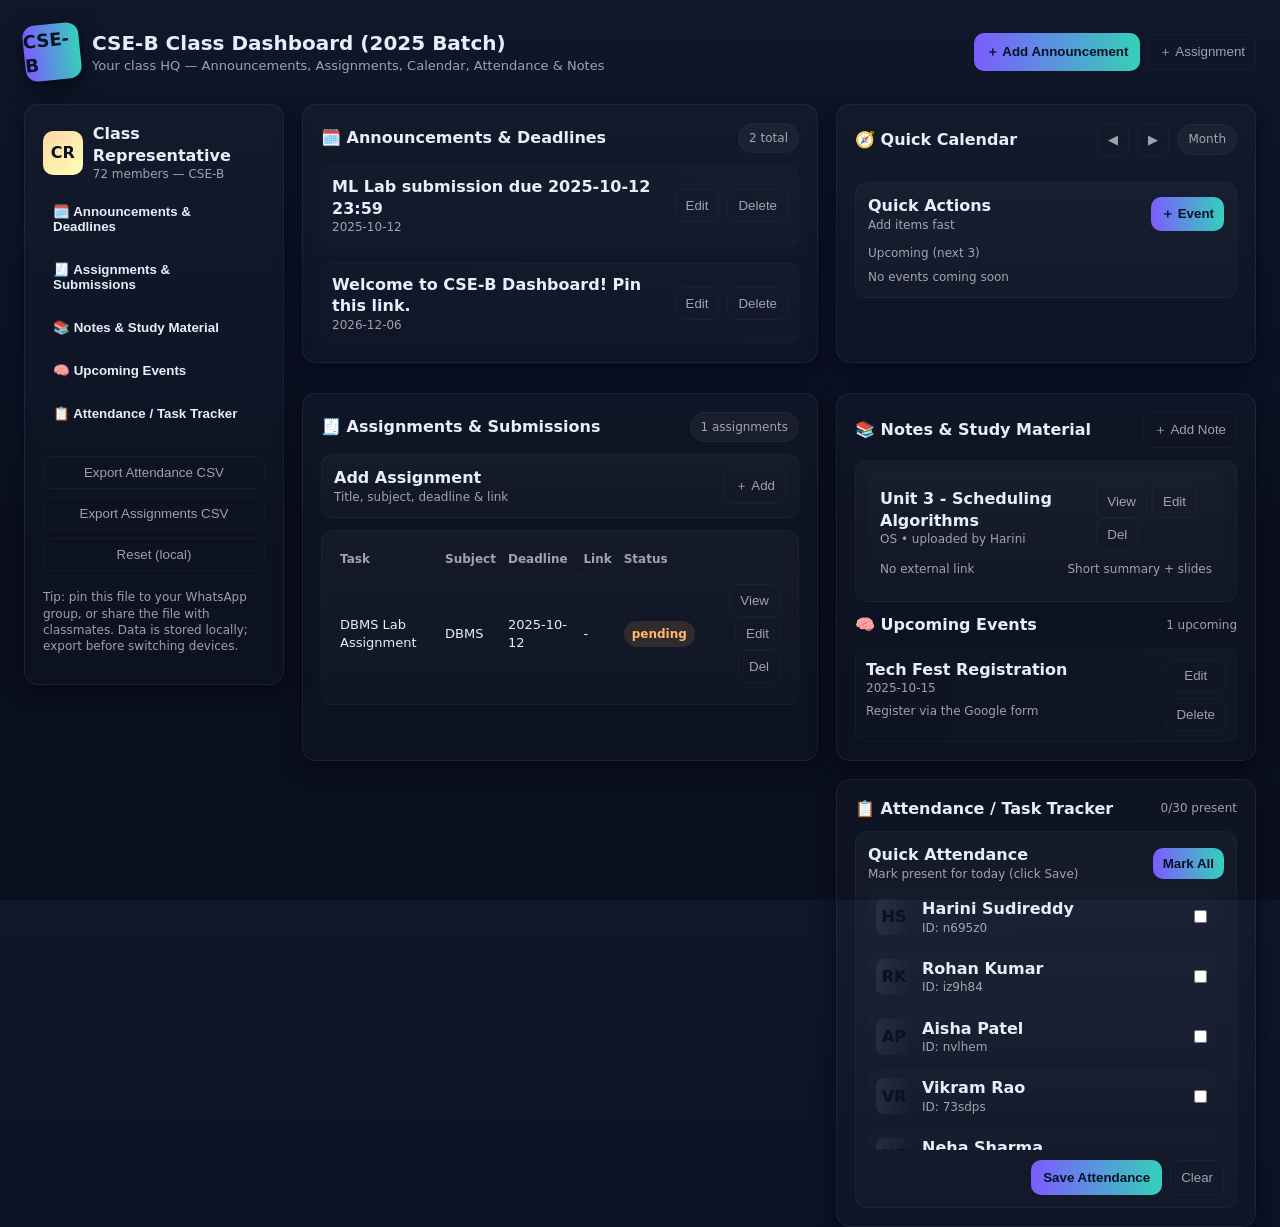
==== csedhome.html @ 36ce2989 "Create csedhome.html" ====
<!doctype html>
<html lang="en">
<head>
<meta charset="utf-8" />
<meta name="viewport" content="width=device-width,initial-scale=1" />
<title>CSE-B Class Dashboard — Notion-style Mock</title>
<link rel="preconnect" href="https://fonts.gstatic.com" crossorigin>
<style>
  /* ====== Fonts & root vars ====== */
  @font-face {
    font-family: 'InterVar';
    src: local('Inter'), local('Inter var');
  }
  :root{
    --bg: linear-gradient(180deg,#0f172a 0%, #0b1020 60%);
    --card: rgba(255,255,255,0.06);
    --muted: rgba(255,255,255,0.6);
    --accent: linear-gradient(90deg,#7c5cff,#35d0ba);
    --glass: rgba(255,255,255,0.04);
    --glass-2: rgba(255,255,255,0.03);
    --glass-border: rgba(255,255,255,0.06);
    --success: #4ade80;
    --danger: #fb7185;
    --glass-radius: 14px;
    --ui-gap: 18px;
    --shadow: 0 6px 20px rgba(2,6,23,0.7);
  }
  *{box-sizing:border-box}
  html,body{height:100%}
  body{
    margin:0;
    padding:24px;
    font-family: InterVar, system-ui, -apple-system, "Segoe UI", Roboto, "Helvetica Neue", Arial;
    background: var(--bg);
    color: #e6eef8;
    -webkit-font-smoothing:antialiased;
    -moz-osx-font-smoothing:grayscale;
    line-height:1.35;
  }

  /* ====== Layout ====== */
  .wrap{
    max-width:1300px;
    margin:0 auto;
    display:grid;
    grid-template-columns: 260px 1fr;
    gap:var(--ui-gap);
    align-items:start;
  }
  header{
    grid-column:1 / -1;
    display:flex;
    gap:12px;
    align-items:center;
    margin-bottom:6px;
  }
  .brand{
    display:flex;
    gap:12px;
    align-items:center;
  }
  .logo{
    width:56px;height:56px;border-radius:12px;
    background:var(--accent);
    display:grid;place-items:center;
    font-weight:700;font-size:18px;color:#081224;
    box-shadow: 0 6px 20px rgba(0,0,0,0.6);
    transform:rotate(-6deg);
  }
  h1{font-size:20px;margin:0}
  p.subtitle{margin:0;color:var(--muted);font-size:13px}

  /* ====== Sidebar ====== */
  .sidebar{
    background: linear-gradient(180deg, rgba(255,255,255,0.02), rgba(255,255,255,0.01));
    border-radius:var(--glass-radius);
    padding:18px;
    border:1px solid var(--glass-border);
    box-shadow:var(--shadow);
    min-height:550px;
  }
  .avatar-row{display:flex;gap:10px;align-items:center;margin-bottom:12px}
  .avatar{width:44px;height:44px;border-radius:10px;background:linear-gradient(135deg,#ffd6a5,#fdffb6);display:grid;place-items:center;color:#081224;font-weight:700}
  .sidebar .btn{
    display:block;width:100%;padding:10px;border-radius:10px;border:0;background:transparent;color:inherit;text-align:left;font-weight:600;
    cursor:pointer; margin-bottom:8px;
    transition:transform .18s ease, background .18s;
  }
  .sidebar .btn:hover{transform:translateX(6px)}
  .small{font-size:12px;color:var(--muted)}

  /* ====== Main content ====== */
  main{
    display:grid;
    grid-template-columns: 1fr 420px;
    gap:var(--ui-gap);
  }
  .panel{
    background:linear-gradient(180deg, rgba(255,255,255,0.02), rgba(255,255,255,0.01));
    border-radius:14px;padding:18px;border:1px solid var(--glass-border);box-shadow:var(--shadow);
    overflow:hidden;
  }
  .section-title{display:flex;justify-content:space-between;align-items:center;margin-bottom:12px}
  .section-title h3{margin:0;font-size:16px}
  .pill{font-size:12px;padding:6px 10px;border-radius:999px;background:rgba(255,255,255,0.04);color:var(--muted);border:1px solid rgba(255,255,255,0.03)}

  /* ====== Grid of widgets ====== */
  .widgets{
    display:grid;
    grid-template-columns: 1fr;
    gap:16px;
  }
  .two-col{display:grid;grid-template-columns:1fr 1fr;gap:12px}
  .card{
    background: linear-gradient(180deg, rgba(255,255,255,0.03), rgba(255,255,255,0.02));
    padding:12px;border-radius:12px;border:1px solid rgba(255,255,255,0.03);
    transition:transform .18s ease, box-shadow .18s;
  }
  .card:hover{transform:translateY(-6px);box-shadow:0 18px 40px rgba(2,6,23,0.6);}
  .list{display:flex;flex-direction:column;gap:10px}

  /* ====== Announcements ====== */
  .ann-item{display:flex;justify-content:space-between;gap:8px;padding:10px;border-radius:10px;background:linear-gradient(90deg, rgba(255,255,255,0.01), rgba(255,255,255,0.02));border:1px solid rgba(255,255,255,0.02)}
  .ann-item .meta{color:var(--muted);font-size:12px}
  .ann-actions{display:flex;gap:8px;align-items:center}

  /* ====== Assignments table ====== */
  table{width:100%;border-collapse:collapse;font-size:13px}
  th,td{padding:8px 6px;text-align:left}
  thead th{font-size:12px;color:var(--muted);font-weight:700;border-bottom:1px dashed rgba(255,255,255,0.03)}
  tbody tr{border-bottom:1px dashed rgba(255,255,255,0.02)}
  .status{padding:6px 8px;border-radius:999px;font-weight:700;font-size:12px}
  .status.pending{background:rgba(255,190,86,0.12);color:#ffb86b}
  .status.done{background:rgba(74,222,128,0.08);color:var(--success)}
  .status.missed{background:rgba(251,113,133,0.06);color:var(--danger)}

  /* ====== Gallery notes ====== */
  .note-card{padding:12px;border-radius:10px;background:linear-gradient(180deg, rgba(255,255,255,0.015), transparent);display:flex;flex-direction:column;gap:10px}
  .note-title{font-weight:700}
  .note-footer{display:flex;justify-content:space-between;align-items:center;font-size:12px;color:var(--muted)}

  /* ====== Calendar ====== */
  .calendar{
    display:flex;flex-direction:column;gap:12px;
  }
  .cal-head{display:flex;justify-content:space-between;align-items:center}
  .cal-grid{display:grid;grid-template-columns:repeat(7,1fr);gap:6px}
  .cal-day{
    min-height:86px;padding:8px;border-radius:8px;background:var(--card);position:relative;
    overflow:hidden;border:1px solid rgba(255,255,255,0.02);
  }
  .cal-day .date{position:absolute;right:8px;top:8px;font-size:12px;color:var(--muted)}
  .cal-day .events{margin-top:22px;display:flex;flex-direction:column;gap:6px}
  .cal-event{background:linear-gradient(90deg,#ffffff08,#ffffff04);padding:6px 8px;border-radius:8px;font-size:12px;color:var(--muted);cursor:pointer;overflow:hidden;text-overflow:ellipsis;white-space:nowrap}
  .cal-day.today{box-shadow:inset 0 0 0 2px rgba(90,200,255,0.06);border:1px solid rgba(100,180,255,0.12)}
  .cal-controls{display:flex;gap:8px;align-items:center}

  /* ====== Modals & forms ====== */
  .modal{
    position:fixed;inset:0;background:linear-gradient(180deg,rgba(4,6,12,0.6), rgba(4,6,12,0.75));
    display:none;align-items:center;justify-content:center;padding:24px;z-index:1200;
  }
  .modal.show{display:flex}
  .modal-card{width:720px;max-width:95%;background:linear-gradient(180deg,#061023,#071227);border-radius:12px;padding:18px;border:1px solid rgba(255,255,255,0.03)}
  label{display:block;margin-bottom:6px;font-size:13px}
  input[type="text"],input[type="date"],textarea,select{
    width:100%;padding:10px;border-radius:8px;border:1px solid rgba(255,255,255,0.04);background:transparent;color:inherit;
  }
  .row{display:flex;gap:12px}
  .row .col{flex:1}
  .actions{display:flex;justify-content:flex-end;gap:8px;margin-top:12px}
  .btn-primary{background:linear-gradient(90deg,#7c5cff,#35d0ba);border:0;color:#081224;padding:10px 12px;border-radius:10px;font-weight:800;cursor:pointer}
  .btn-ghost{background:transparent;border:1px solid rgba(255,255,255,0.03);padding:8px 10px;border-radius:8px;cursor:pointer;color:var(--muted)}

  /* ====== Attendance list ====== */
  .att-row{display:flex;justify-content:space-between;align-items:center;padding:8px;border-radius:10px;background:linear-gradient(180deg,rgba(255,255,255,0.01),transparent)}
  .students{max-height:260px;overflow:auto;padding-right:6px;display:grid;gap:6px}
  .student{display:flex;align-items:center;gap:10px}

  /* ====== small-screen ====== */
  @media (max-width: 980px){
    .wrap{grid-template-columns:1fr; padding:12px}
    main{grid-template-columns: 1fr}
    .sidebar{order:2;min-height:auto}
    .calendar{order:1}
  }
  /* ====== micro animations: confetti ====== */
  .confetti {
    pointer-events: none;
    position:fixed;left:0;top:0;width:100%;height:0;z-index:9999;
  }
  /* neat focus ring for accessibility */
  input:focus, textarea:focus, button:focus { outline: 3px solid rgba(125, 90, 255, 0.12); outline-offset: 2px; }
</style>
</head>
<body>

<div class="wrap" role="application">
  <header>
    <div class="brand">
      <div class="logo">CSE-B</div>
      <div>
        <h1>CSE-B Class Dashboard (2025 Batch)</h1>
        <p class="subtitle">Your class HQ — Announcements, Assignments, Calendar, Attendance & Notes</p>
      </div>
    </div>

    <div style="margin-left:auto; display:flex; gap:8px; align-items:center;">
      <button id="openAddAnnouncement" class="btn-primary" title="Add Announcement">＋ Add Announcement</button>
      <button id="openAddAssignment" class="btn-ghost" title="Add Assignment">＋ Assignment</button>
    </div>
  </header>

  <!-- Sidebar -->
  <aside class="sidebar" aria-label="Sidebar navigation">
    <div class="avatar-row">
      <div class="avatar">CR</div>
      <div>
        <div style="font-weight:700">Class Representative</div>
        <div class="small">72 members — CSE-B</div>
      </div>
    </div>

    <div style="margin-top:12px">
      <button class="btn" data-section="announcements">🗓️ Announcements & Deadlines</button>
      <button class="btn" data-section="assignments">🧾 Assignments & Submissions</button>
      <button class="btn" data-section="notes">📚 Notes & Study Material</button>
      <button class="btn" data-section="events">🧠 Upcoming Events</button>
      <button class="btn" data-section="attendance">📋 Attendance / Task Tracker</button>
    </div>

    <hr style="border:none;height:1px;background:rgba(255,255,255,0.02);margin:12px 0">

    <div style="display:flex;flex-direction:column;gap:8px">
      <button id="exportAttendance" class="btn-ghost">Export Attendance CSV</button>
      <button id="exportAssignments" class="btn-ghost">Export Assignments CSV</button>
      <button id="clearAll" class="btn-ghost" title="Clear local data">Reset (local)</button>
    </div>

    <p style="margin-top:18px;font-size:12px;color:var(--muted)">Tip: pin this file to your WhatsApp group, or share the file with classmates. Data is stored locally; export before switching devices.</p>
  </aside>

  <!-- Main -->
  <main>
    <section class="panel">
      <div class="section-title">
        <h3>🗓️ Announcements & Deadlines</h3>
        <div class="pill" id="annCount">—</div>
      </div>
      <div class="widgets" id="announcementsList">
        <!-- announcements inserted by JS -->
      </div>
    </section>

    <!-- Right column -->
    <aside class="panel">
      <div class="section-title">
        <h3>🧭 Quick Calendar</h3>
        <div class="cal-controls">
          <button id="miniPrev" class="btn-ghost">◀</button>
          <button id="miniNext" class="btn-ghost">▶</button>
          <div class="pill" id="miniTitle">Month</div>
        </div>
      </div>

      <div class="calendar" id="miniCalendar">
        <!-- calendar from JS -->
      </div>

      <div style="margin-top:14px" class="card">
        <div style="display:flex;justify-content:space-between;align-items:center">
          <div>
            <div style="font-weight:700">Quick Actions</div>
            <div class="small">Add items fast</div>
          </div>
          <div>
            <button id="openAddEvent" class="btn-primary" style="padding:8px 10px">＋ Event</button>
          </div>
        </div>

        <div style="margin-top:12px">
          <div class="small">Upcoming (next 3)</div>
          <div id="upcomingMini" style="margin-top:8px"></div>
        </div>
      </div>
    </aside>

    <!-- Lower full width panel -->
    <section style="grid-column:1 / -1; display:grid; grid-template-columns:1fr 420px; gap:18px; margin-top:12px">
      <!-- Left column: assignments, notes -->
      <div class="panel">
        <div class="section-title">
          <h3>🧾 Assignments & Submissions</h3>
          <div class="pill" id="assignCount">—</div>
        </div>

        <div class="card" style="margin-bottom:12px">
          <div style="display:flex;justify-content:space-between;align-items:center">
            <div>
              <div style="font-weight:700">Add Assignment</div>
              <div class="small">Title, subject, deadline & link</div>
            </div>
            <div>
              <button id="openAddAssignment2" class="btn-ghost">＋ Add</button>
            </div>
          </div>
        </div>

        <div class="card">
          <table aria-label="Assignments table">
            <thead>
              <tr><th>Task</th><th>Subject</th><th>Deadline</th><th>Link</th><th>Status</th><th></th></tr>
            </thead>
            <tbody id="assignmentsTable">
            </tbody>
          </table>
        </div>
      </div>

      <!-- Right column: Notes & Events -->
      <div class="panel">
        <div class="section-title">
          <h3>📚 Notes & Study Material</h3>
          <div><button id="openAddNote" class="btn-ghost">＋ Add Note</button></div>
        </div>

        <div class="card" id="notesGrid" style="display:grid;grid-template-columns:1fr;gap:10px">
          <!-- notes inserted by JS -->
        </div>

        <div style="margin-top:12px" class="section-title">
          <h3>🧠 Upcoming Events</h3>
          <div class="small" id="eventCount">—</div>
        </div>
        <div id="eventsList" class="list">
          <!-- events inserted by JS -->
        </div>
      </div>

      <!-- Attendance / Task Tracker -->
      <div class="panel" style="grid-column:2">
        <div class="section-title">
          <h3>📋 Attendance / Task Tracker</h3>
          <div class="small" id="attendanceSummary">—</div>
        </div>

        <div class="card">
          <div style="display:flex;justify-content:space-between;align-items:center;margin-bottom:8px">
            <div>
              <div style="font-weight:700">Quick Attendance</div>
              <div class="small">Mark present for today (click Save)</div>
            </div>
            <div>
              <button id="markAllPresent" class="btn-primary" style="padding:8px 10px">Mark All</button>
            </div>
          </div>

          <div class="students" id="studentsList" aria-live="polite">
            <!-- Students list inserted by JS -->
          </div>

          <div class="actions" style="margin-top:10px">
            <button id="saveAttendance" class="btn-primary">Save Attendance</button>
            <button id="clearAttendance" class="btn-ghost">Clear</button>
          </div>
        </div>

      </div>

    </section>

  </main>
</div>

<!-- Modal (Add forms) -->
<div id="modal" class="modal" role="dialog" aria-modal="true" aria-hidden="true">
  <div class="modal-card" role="document">
    <div id="modalContent">
      <!-- dynamic content -->
    </div>
  </div>
</div>

<!-- Confetti container -->
<canvas class="confetti" id="confetti"></canvas>

<script>
/* =========================
   Dashboard JS — self-contained
   - Data stored in localStorage under key "cseb_dashboard_v1"
   - All sections: announcements, assignments, notes, events, students/attendance
   ========================= */
(function(){
  const DEFAULT_STUDENTS = (() => {
    // generate sample 30 names and allow adding more — you have 72 in your class, so we list a shorter sample; user can edit
    const sample = ["Harini Sudireddy","Rohan Kumar","Aisha Patel","Vikram Rao","Neha Sharma","Aman Joshi","Priya Nair","Karthik M","Sana Khan","Ankit Verma","Ritu Singh","Manish Yadav","Sneha R","Aditya P","Smita R","Sachin T","Divya L","Rakesh N","Ishita S","Kavya M","Arjun B","Hema D","Nitin C","Pooja R","Sowmya K","Tarun G","Meera V","Rohit S","Anu R","Vishwa P"];
    return sample;
  })();

  // storage and state
  const SKEY = 'cseb_dashboard_v1';
  const state = loadState();

  // element refs
  const annList = document.getElementById('announcementsList');
  const annCount = document.getElementById('annCount');
  const assignmentsTable = document.getElementById('assignmentsTable');
  const assignCount = document.getElementById('assignCount');
  const notesGrid = document.getElementById('notesGrid');
  const eventsList = document.getElementById('eventsList');
  const eventCount = document.getElementById('eventCount');
  const miniCalendar = document.getElementById('miniCalendar');
  const miniTitle = document.getElementById('miniTitle');
  const upcomingMini = document.getElementById('upcomingMini');
  const studentsList = document.getElementById('studentsList');
  const attendanceSummary = document.getElementById('attendanceSummary');
  const modal = document.getElementById('modal');
  const modalContent = document.getElementById('modalContent');
  const confettiCanvas = document.getElementById('confetti');

  // init
  renderAll();
  buildSidebarActions();
  setupButtons();
  initMiniCalendar();

  // ---------- storage ----------
  function loadState(){
    const raw = localStorage.getItem(SKEY);
    if(!raw) {
      const init = {
        announcements: [
          {id: idGen(), text: "Welcome to CSE-B Dashboard! Pin this link.", date: todayISO()},
          {id: idGen(), text: "ML Lab submission due 2025-10-12 23:59", date: "2025-10-12"}
        ],
        assignments: [
          {id: idGen(), title:"DBMS Lab Assignment", subject:"DBMS", deadline:"2025-10-12", link:"", status:"pending"}
        ],
        notes: [
          {id:idGen(), title:"Unit 3 - Scheduling Algorithms", subject:"OS", link:"", uploadedBy:"Harini", desc:"Short summary + slides"}
        ],
        events: [
          {id:idGen(), title:"Tech Fest Registration", date:"2025-10-15", desc:"Register via the Google form", time:""}
        ],
        students: DEFAULT_STUDENTS.map((n,i)=>({id:idGen(), name:n, present:false})),
        attendanceRecords: {} // keyed by date -> array of student ids
      };
      localStorage.setItem(SKEY, JSON.stringify(init));
      return init;
    }
    try{
      return JSON.parse(raw);
    }catch(e){
      localStorage.removeItem(SKEY);
      return loadState();
    }
  }
  function saveState(){
    localStorage.setItem(SKEY, JSON.stringify(state));
  }
  function resetState(){
    localStorage.removeItem(SKEY);
    location.reload();
  }

  // ---------- rendering ----------
  function renderAll(){
    renderAnnouncements();
    renderAssignments();
    renderNotes();
    renderEvents();
    renderStudents();
    renderUpcomingMini();
    renderSummary();
  }

  function renderAnnouncements(){
    annList.innerHTML = '';
    state.announcements.slice().reverse().forEach(a=>{
      const d = document.createElement('div');
      d.className = 'ann-item';
      d.innerHTML = `
        <div>
          <div style="font-weight:700">${escapeHtml(a.text)}</div>
          <div class="meta">${a.date ? escapeHtml(a.date) : ''}</div>
        </div>
        <div class="ann-actions">
          <button class="btn-ghost" data-id="${a.id}" data-action="editAnn">Edit</button>
          <button class="btn-ghost" data-id="${a.id}" data-action="delAnn">Delete</button>
        </div>
      `;
      annList.appendChild(d);
    });
    annCount.textContent = state.announcements.length + ' total';
  }

  function renderAssignments(){
    assignmentsTable.innerHTML = '';
    state.assignments.slice().reverse().forEach(a=>{
      const tr = document.createElement('tr');
      tr.innerHTML = `
        <td style="max-width:220px">${escapeHtml(a.title)}</td>
        <td>${escapeHtml(a.subject)}</td>
        <td>${escapeHtml(a.deadline || '')}</td>
        <td>${a.link ? `<a href="${escapeHtml(a.link)}" target="_blank">Link</a>` : '-'}</td>
        <td><span class="status ${a.status === 'done' ? 'done' : a.status === 'missed' ? 'missed' : 'pending'}">${a.status}</span></td>
        <td style="text-align:right">
          <button class="btn-ghost" data-id="${a.id}" data-action="viewAssign">View</button>
          <button class="btn-ghost" data-id="${a.id}" data-action="editAssign">Edit</button>
          <button class="btn-ghost" data-id="${a.id}" data-action="delAssign">Del</button>
        </td>
      `;
      assignmentsTable.appendChild(tr);
    });
    assignCount.textContent = state.assignments.length + ' assignments';
  }

  function renderNotes(){
    notesGrid.innerHTML = '';
    state.notes.slice().reverse().forEach(n=>{
      const nc = document.createElement('div');
      nc.className = 'note-card';
      nc.innerHTML = `
        <div style="display:flex;justify-content:space-between;align-items:center">
          <div>
            <div class="note-title">${escapeHtml(n.title)}</div>
            <div class="small">${escapeHtml(n.subject)} • uploaded by ${escapeHtml(n.uploadedBy || '—')}</div>
          </div>
          <div>
            <button class="btn-ghost" data-id="${n.id}" data-action="viewNote">View</button>
            <button class="btn-ghost" data-id="${n.id}" data-action="editNote">Edit</button>
            <button class="btn-ghost" data-id="${n.id}" data-action="delNote">Del</button>
          </div>
        </div>
        <div class="note-footer">
          <div>${n.link ? `<a href="${escapeHtml(n.link)}" target="_blank">Open resource</a>` : '<span class="small">No external link</span>'}</div>
          <div class="small">${n.desc ? truncate(n.desc, 60) : ''}</div>
        </div>
      `;
      notesGrid.appendChild(nc);
    });
  }

  function renderEvents(){
    eventsList.innerHTML = '';
    state.events.slice().reverse().forEach(e=>{
      const el = document.createElement('div');
      el.className = 'ann-item';
      el.innerHTML = `
        <div>
          <div style="font-weight:700">${escapeHtml(e.title)}</div>
          <div class="meta">${escapeHtml(e.date || '')} ${e.time ? ' • ' + escapeHtml(e.time) : ''}</div>
          <div class="small" style="margin-top:6px">${escapeHtml(e.desc || '')}</div>
        </div>
        <div style="display:flex;flex-direction:column;gap:6px">
          <button class="btn-ghost" data-id="${e.id}" data-action="editEvent">Edit</button>
          <button class="btn-ghost" data-id="${e.id}" data-action="delEvent">Delete</button>
        </div>
      `;
      eventsList.appendChild(el);
    });
    eventCount.textContent = state.events.length + ' upcoming';
  }

  function renderStudents(){
    studentsList.innerHTML = '';
    state.students.forEach(s=>{
      const div = document.createElement('div');
      div.className = 'att-row student';
      div.innerHTML = `
        <div style="display:flex;align-items:center;gap:10px">
          <div style="width:36px;height:36px;border-radius:8px;background:linear-gradient(90deg,#fff1,#fff0);display:grid;place-items:center;color:#081224;font-weight:700">${s.name.split(' ').map(x=>x[0]).slice(0,2).join('')}</div>
          <div>
            <div style="font-weight:700">${escapeHtml(s.name)}</div>
            <div class="small">ID: ${s.id.slice(0,6)}</div>
          </div>
        </div>
        <div style="display:flex;align-items:center;gap:8px">
          <input type="checkbox" data-id="${s.id}" ${s.present ? "checked" : ""} aria-label="Mark present for ${escapeHtml(s.name)}" />
        </div>
      `;
      studentsList.appendChild(div);
    });
    updateAttendanceSummary();
  }

  // ---------- mini calendar ----------
  let miniMonthOffset = 0; // 0 => current month
  function initMiniCalendar(){
    document.getElementById('miniPrev').addEventListener('click', ()=>{ miniMonthOffset--; renderMiniCalendar(); });
    document.getElementById('miniNext').addEventListener('click', ()=>{ miniMonthOffset++; renderMiniCalendar(); });
    renderMiniCalendar();
  }
  function renderMiniCalendar(){
    const today = new Date();
    const base = new Date(today.getFullYear(), today.getMonth() + miniMonthOffset, 1);
    const monthName = base.toLocaleString(undefined,{month:'long',year:'numeric'});
    miniTitle.textContent = monthName;
    miniCalendar.innerHTML = '';
    // header
    const weeks = ['Sun','Mon','Tue','Wed','Thu','Fri','Sat'];
    const header = document.createElement('div');
    header.className = 'cal-head';
    header.innerHTML = `<div style="display:flex;gap:6px">${weeks.map(w=>`<div style="width:46px;text-align:center;font-size:12px;color:var(--muted)">${w}</div>`).join('')}</div>`;
    miniCalendar.appendChild(header);

    // grid
    const grid = document.createElement('div');
    grid.className = 'cal-grid';
    const startDay = new Date(base.getFullYear(), base.getMonth(), 1).getDay();
    const daysInMonth = new Date(base.getFullYear(), base.getMonth()+1, 0).getDate();
    // fill blanks
    for(let i=0;i<startDay;i++){
      const blank = document.createElement('div'); blank.className='cal-day'; blank.innerHTML=''; grid.appendChild(blank);
    }
    for(let d=1;d<=daysInMonth;d++){
      const curr = new Date(base.getFullYear(), base.getMonth(), d);
      const iso = curr.toISOString().slice(0,10);
      const dayEl = document.createElement('div');
      dayEl.className = 'cal-day' + (isSameDate(curr, new Date()) ? ' today' : '');
      dayEl.innerHTML = `<div class="date">${d}</div><div class="events"></div>`;
      // find events on this date
      const events = state.events.filter(ev => ev.date === iso);
      const evWrap = dayEl.querySelector('.events');
      events.slice(0,3).forEach(ev=>{
        const evEl = document.createElement('div');
        evEl.className = 'cal-event';
        evEl.textContent = ev.title;
        evEl.title = ev.desc || '';
        evEl.addEventListener('click', ()=> openViewEvent(ev.id));
        evWrap.appendChild(evEl);
      });
      // add placeholder to add event by clicking day
      dayEl.addEventListener('dblclick', ()=> openAddEvent(iso));
      grid.appendChild(dayEl);
    }
    miniCalendar.appendChild(grid);
  }

  // ---------- upcoming mini ----------
  function renderUpcomingMini(){
    upcomingMini.innerHTML = '';
    const future = state.events
      .filter(e => e.date && new Date(e.date) >= new Date(new Date().toISOString().slice(0,10)))
      .sort((a,b)=> new Date(a.date) - new Date(b.date))
      .slice(0,3);
    if(!future.length) upcomingMini.innerHTML = '<div class="small">No events coming soon</div>';
    future.forEach(e=>{
      const div = document.createElement('div'); div.className='ann-item';
      div.innerHTML = `<div><div style="font-weight:700">${escapeHtml(e.title)}</div><div class="meta">${escapeHtml(e.date)}</div></div><div><button class="btn-ghost" data-id="${e.id}" data-action="openEvent">Open</button></div>`;
      upcomingMini.appendChild(div);
    });
  }

  // ---------- interactions & handlers ----------
  function setupButtons(){
    // global clicks on dynamic buttons
    document.addEventListener('click', (ev)=>{
      const t = ev.target;
      // announcements
      if(t.dataset && t.dataset.action === 'delAnn'){ deleteAnnouncement(t.dataset.id); }
      if(t.dataset && t.dataset.action === 'editAnn'){ openEditAnnouncement(t.dataset.id); }

      // assignments
      if(t.dataset && t.dataset.action === 'viewAssign'){ openViewAssignment(t.dataset.id); }
      if(t.dataset && t.dataset.action === 'editAssign'){ openEditAssignment(t.dataset.id); }
      if(t.dataset && t.dataset.action === 'delAssign'){ deleteAssignment(t.dataset.id); }

      // notes
      if(t.dataset && t.dataset.action === 'viewNote'){ openViewNote(t.dataset.id); }
      if(t.dataset && t.dataset.action === 'editNote'){ openEditNote(t.dataset.id); }
      if(t.dataset && t.dataset.action === 'delNote'){ deleteNote(t.dataset.id); }

      // events
      if(t.dataset && t.dataset.action === 'editEvent'){ openEditEvent(t.dataset.id); }
      if(t.dataset && t.dataset.action === 'delEvent'){ deleteEvent(t.dataset.id); }
      if(t.dataset && t.dataset.action === 'openEvent'){ openViewEvent(t.dataset.id); }
    });

    // open forms
    document.getElementById('openAddAnnouncement').addEventListener('click', ()=> openAddAnnouncement());
    document.getElementById('openAddAssignment').addEventListener('click', ()=> openAddAssignment());
    document.getElementById('openAddAssignment2').addEventListener('click', ()=> openAddAssignment());
    document.getElementById('openAddNote').addEventListener('click', ()=> openAddNote());
    document.getElementById('openAddEvent').addEventListener('click', ()=> openAddEvent());
    document.getElementById('exportAttendance').addEventListener('click', exportAttendanceCSV);
    document.getElementById('exportAssignments').addEventListener('click', exportAssignmentsCSV);
    document.getElementById('clearAll').addEventListener('click', ()=> {
      if(confirm('Clear all local data? This cannot be undone in this browser.')) resetState();
    });

    // student checkboxes
    studentsList.addEventListener('change', (ev)=>{
      if(ev.target.matches('input[type="checkbox"]')){
        const id = ev.target.dataset.id;
        const stu = state.students.find(s=>s.id===id);
        if(stu) stu.present = ev.target.checked;
        saveState(); updateAttendanceSummary();
      }
    });
    // attendance buttons
    document.getElementById('markAllPresent').addEventListener('click', ()=> {
      state.students.forEach(s=>s.present = true);
      saveState(); renderStudents();
    });
    document.getElementById('saveAttendance').addEventListener('click', ()=> {
      const dateKey = new Date().toISOString().slice(0,10);
      state.attendanceRecords[dateKey] = state.students.map(s=>({id:s.id, present:s.present}));
      saveState();
      smallToast('Attendance saved for ' + dateKey);
      sparkleConfetti();
    });
    document.getElementById('clearAttendance').addEventListener('click', ()=> {
      state.students.forEach(s=>s.present=false); saveState(); renderStudents();
    });
    // close modal on overlay click
    modal.addEventListener('click', (e)=> {
      if(e.target === modal) closeModal();
    });

    // side nav quick focus
    document.querySelectorAll('.sidebar .btn').forEach(b=>{
      b.addEventListener('click', ()=>{
        const sec = b.dataset.section;
        // simple scroll to element by section name
        if(sec === 'announcements') window.scrollTo({top:0,behavior:'smooth'});
        if(sec === 'assignments') document.querySelector('h3:contains("Assignments")')?.scrollIntoView({behavior:'smooth'});
        // otherwise just focus top
      });
    });
  }

  // ---------- Add / Edit modals ----------
  function openAddAnnouncement(text){
    modalShow(`
      <h2 style="margin-top:0">Add Announcement</h2>
      <label>Message</label>
      <textarea id="anText" rows="3" placeholder="Write announcement...">${text ? escapeHtml(text) : ''}</textarea>
      <div class="row" style="margin-top:8px">
        <div class="col">
          <label>Date (optional)</label>
          <input type="date" id="anDate" />
        </div>
      </div>
      <div class="actions">
        <button class="btn-ghost" id="cancelModal">Cancel</button>
        <button class="btn-primary" id="saveAnn">Save</button>
      </div>
    `);
    document.getElementById('cancelModal').addEventListener('click', closeModal);
    document.getElementById('saveAnn').addEventListener('click', ()=>{
      const text = document.getElementById('anText').value.trim();
      const date = document.getElementById('anDate').value;
      if(!text) { smallToast('Please write an announcement.'); return; }
      state.announcements.push({id:idGen(), text, date: date || todayISO()});
      saveState(); renderAnnouncements(); closeModal(); smallToast('Announcement added'); sparkleConfetti();
    });
  }
  function openEditAnnouncement(id){
    const a = state.announcements.find(x=>x.id===id);
    if(!a) return;
    modalShow(`
      <h2 style="margin-top:0">Edit Announcement</h2>
      <label>Message</label>
      <textarea id="anText" rows="3">${escapeHtml(a.text)}</textarea>
      <label style="margin-top:6px">Date</label>
      <input type="date" id="anDate" value="${escapeHtml(a.date||'')}"/>
      <div class="actions">
        <button class="btn-ghost" id="cancelModal">Cancel</button>
        <button class="btn-primary" id="saveAnn">Save</button>
      </div>
    `);
    document.getElementById('cancelModal').addEventListener('click', closeModal);
    document.getElementById('saveAnn').addEventListener('click', ()=>{
      a.text = document.getElementById('anText').value.trim();
      a.date = document.getElementById('anDate').value;
      saveState(); renderAnnouncements(); closeModal(); smallToast('Announcement updated');
    });
  }
  function deleteAnnouncement(id){
    if(!confirm('Delete this announcement?')) return;
    state.announcements = state.announcements.filter(a=>a.id!==id);
    saveState(); renderAnnouncements();
  }

  // assignments
  function openAddAssignment(data = {}) {
    modalShow(`
      <h2 style="margin-top:0">${data.id ? 'Edit' : 'Add'} Assignment</h2>
      <label>Title</label><input id="asTitle" type="text" value="${escapeHtml(data.title||'')}" />
      <div class="row">
        <div class="col">
          <label>Subject</label><input id="asSubject" type="text" value="${escapeHtml(data.subject||'')}" />
        </div>
        <div class="col">
          <label>Deadline</label><input id="asDeadline" type="date" value="${escapeHtml(data.deadline||'')}" />
        </div>
      </div>
      <label>Submission Link (optional)</label><input id="asLink" type="text" value="${escapeHtml(data.link||'')}" />
      <div style="margin-top:8px">
        <label>Status</label>
        <select id="asStatus">
          <option value="pending">pending</option>
          <option value="done">done</option>
          <option value="missed">missed</option>
        </select>
      </div>
      <div class="actions">
        <button class="btn-ghost" id="cancelModal">Cancel</button>
        <button class="btn-primary" id="saveAssign">${data.id ? 'Save' : 'Add'}</button>
      </div>
    `);
    if(data.id) document.getElementById('asStatus').value = data.status || 'pending';
    document.getElementById('cancelModal').addEventListener('click', closeModal);
    document.getElementById('saveAssign').addEventListener('click', ()=>{
      const title = document.getElementById('asTitle').value.trim();
      const subject = document.getElementById('asSubject').value.trim();
      const deadline = document.getElementById('asDeadline').value;
      const link = document.getElementById('asLink').value.trim();
      const status = document.getElementById('asStatus').value;
      if(!title || !subject) { smallToast('Title and subject required'); return; }
      if(data.id){
        const it = state.assignments.find(x=>x.id===data.id);
        Object.assign(it, {title, subject, deadline, link, status});
        smallToast('Assignment updated'); sparkleConfetti();
      } else {
        state.assignments.push({id:idGen(), title, subject, deadline, link, status});
        smallToast('Assignment added'); sparkleConfetti();
      }
      saveState(); renderAssignments(); closeModal();
    });
  }
  function openEditAssignment(id){ const a = state.assignments.find(x=>x.id===id); if(a) openAddAssignment(a); }
  function openViewAssignment(id){
    const a = state.assignments.find(x=>x.id===id);
    if(!a) return;
    modalShow(`
      <h2 style="margin-top:0">${escapeHtml(a.title)}</h2>
      <div class="small">Subject: ${escapeHtml(a.subject)} • Deadline: ${escapeHtml(a.deadline || '—')}</div>
      <div style="margin-top:10px">${a.link ? `<a href="${escapeHtml(a.link)}" target="_blank">Open submission link</a>` : '<span class="small">No submission link</span>'}</div>
      <div style="margin-top:10px">${a.status ? '<div class="status '+a.status+'">'+escapeHtml(a.status)+'</div>' : ''}</div>
      <div class="actions"><button class="btn-ghost" id="closeNow">Close</button></div>
    `);
    document.getElementById('closeNow').addEventListener('click', closeModal);
  }
  function deleteAssignment(id){
    if(!confirm('Delete assignment?')) return;
    state.assignments = state.assignments.filter(a=>a.id!==id);
    saveState(); renderAssignments();
  }

  // notes
  function openAddNote(data = {}){
    modalShow(`
      <h2 style="margin-top:0">${data.id ? 'Edit' : 'Add'} Note</h2>
      <label>Title</label><input id="noteTitle" type="text" value="${escapeHtml(data.title||'')}" />
      <label>Subject</label><input id="noteSubject" type="text" value="${escapeHtml(data.subject||'')}" />
      <label>Resource link (optional)</label><input id="noteLink" type="text" value="${escapeHtml(data.link||'')}" />
      <label>Description</label><textarea id="noteDesc" rows="4">${escapeHtml(data.desc||'')}</textarea>
      <label>Uploaded by</label><input id="noteBy" type="text" value="${escapeHtml(data.uploadedBy||'')}" />
      <div class="actions"><button class="btn-ghost" id="cancelModal">Cancel</button><button class="btn-primary" id="saveNote">${data.id ? 'Save' : 'Add'}</button></div>
    `);
    document.getElementById('cancelModal').addEventListener('click', closeModal);
    document.getElementById('saveNote').addEventListener('click', ()=>{
      const title = document.getElementById('noteTitle').value.trim();
      if(!title){ smallToast('Title required'); return; }
      const obj = {
        id: data.id || idGen(),
        title,
        subject: document.getElementById('noteSubject').value.trim(),
        link: document.getElementById('noteLink').value.trim(),
        desc: document.getElementById('noteDesc').value.trim(),
        uploadedBy: document.getElementById('noteBy').value.trim()
      };
      if(data.id){
        const it = state.notes.find(n=>n.id===data.id); Object.assign(it, obj);
        smallToast('Note updated');
      } else {
        state.notes.push(obj); smallToast('Note added'); sparkleConfetti();
      }
      saveState(); renderNotes(); closeModal();
    });
  }
  function openViewNote(id){
    const n = state.notes.find(x=>x.id===id); if(!n) return;
    modalShow(`
      <h2 style="margin-top:0">${escapeHtml(n.title)}</h2>
      <div class="small">Subject: ${escapeHtml(n.subject)} • Uploaded by ${escapeHtml(n.uploadedBy)}</div>
      <div style="margin-top:8px">${n.desc ? escapeHtml(n.desc) : ''}</div>
      <div style="margin-top:8px">${n.link ? `<a href="${escapeHtml(n.link)}" target="_blank">Open resource</a>` : ''}</div>
      <div class="actions"><button class="btn-ghost" id="closeNow">Close</button></div>
    `);
    document.getElementById('closeNow').addEventListener('click', closeModal);
  }
  function openEditNote(id){ const n = state.notes.find(x=>x.id===id); if(n) openAddNote(n); }
  function deleteNote(id){ if(!confirm('Delete note?')) return; state.notes = state.notes.filter(n=>n.id!==id); saveState(); renderNotes(); }

  // events
  function openAddEvent(dateVal){
    modalShow(`
      <h2 style="margin-top:0">Add Event</h2>
      <label>Title</label><input id="evTitle" type="text" />
      <div class="row">
        <div class="col"><label>Date</label><input id="evDate" type="date" value="${dateVal || ''}" /></div>
        <div class="col"><label>Time</label><input id="evTime" type="text" placeholder="10:30 AM" /></div>
      </div>
      <label>Description</label><textarea id="evDesc" rows="4"></textarea>
      <div class="actions"><button class="btn-ghost" id="cancelModal">Cancel</button><button class="btn-primary" id="saveEvent">Add Event</button></div>
    `);
    document.getElementById('cancelModal').addEventListener('click', closeModal);
    document.getElementById('saveEvent').addEventListener('click', ()=>{
      const title = document.getElementById('evTitle').value.trim();
      const date = document.getElementById('evDate').value;
      if(!title || !date){ smallToast('Title & date required'); return; }
      state.events.push({id:idGen(), title, date, time: document.getElementById('evTime').value.trim(), desc: document.getElementById('evDesc').value.trim()});
      saveState(); renderEvents(); renderMiniCalendar(); renderUpcomingMini(); closeModal(); smallToast('Event added'); sparkleConfetti();
    });
  }
  function openViewEvent(id){
    const e = state.events.find(x=>x.id===id);
    if(!e) return;
    modalShow(`
      <h2 style="margin-top:0">${escapeHtml(e.title)}</h2>
      <div class="small">${escapeHtml(e.date || '')} ${e.time ? ' • ' + escapeHtml(e.time) : ''}</div>
      <div style="margin-top:8px">${escapeHtml(e.desc || '')}</div>
      <div class="actions"><button class="btn-ghost" id="closeNow">Close</button></div>
    `);
    document.getElementById('closeNow').addEventListener('click', closeModal);
  }
  function openEditEvent(id){ const e = state.events.find(x=>x.id===id); if(!e) {
    console.warn('event not found',id); return;
  }
    modalShow(`
      <h2 style="margin-top:0">Edit Event</h2>
      <label>Title</label><input id="evTitle" type="text" value="${escapeHtml(e.title)}" />
      <div class="row">
        <div class="col"><label>Date</label><input id="evDate" type="date" value="${escapeHtml(e.date||'')}" /></div>
        <div class="col"><label>Time</label><input id="evTime" type="text" value="${escapeHtml(e.time||'')}" /></div>
      </div>
      <label>Description</label><textarea id="evDesc" rows="4">${escapeHtml(e.desc||'')}</textarea>
      <div class="actions"><button class="btn-ghost" id="cancelModal">Cancel</button><button class="btn-primary" id="saveEvent">Save</button></div>
    `);
    document.getElementById('cancelModal').addEventListener('click', closeModal);
    document.getElementById('saveEvent').addEventListener('click', ()=>{
      e.title = document.getElementById('evTitle').value.trim();
      e.date = document.getElementById('evDate').value;
      e.time = document.getElementById('evTime').value.trim();
      e.desc = document.getElementById('evDesc').value.trim();
      saveState(); renderEvents(); renderMiniCalendar(); renderUpcomingMini(); closeModal(); smallToast('Event updated');
    });
  }
  function deleteEvent(id){ if(!confirm('Delete this event?')) return; state.events = state.events.filter(e=>e.id!==id); saveState(); renderEvents(); renderMiniCalendar(); renderUpcomingMini(); }

  // ---------- helpers ----------
  function modalShow(html){
    modalContent.innerHTML = html;
    modal.classList.add('show');
    modal.setAttribute('aria-hidden','false');
    // focus first input
    setTimeout(()=> {
      const fi = modalContent.querySelector('input,textarea,button,select');
      if(fi) fi.focus();
    },80);
  }
  function closeModal(){ modal.classList.remove('show'); modal.setAttribute('aria-hidden','true'); modalContent.innerHTML=''; }

  function idGen(){ return Math.random().toString(36).slice(2,10); }
  function todayISO(){ return new Date().toISOString().slice(0,10); }
  function isSameDate(a,b){ return a.getFullYear()===b.getFullYear() && a.getMonth()===b.getMonth() && a.getDate()===b.getDate(); }
  function escapeHtml(s){ if(!s) return ''; return String(s).replace(/[&<>"']/g, function(m){ return {'&':'&amp;','<':'&lt;','>':'&gt;','"':'&quot;',"'":'&#39;'}[m]; }); }
  function truncate(s,n){ if(!s) return ''; return s.length>n ? s.slice(0,n-1)+'…' : s; }

  // small toast helper
  function smallToast(msg){
    const t = document.createElement('div');
    t.style.position='fixed'; t.style.right='18px'; t.style.bottom='18px';
    t.style.background='linear-gradient(90deg,#0ea5e9,#7c5cff)'; t.style.color='#021024'; t.style.padding='12px 14px';
    t.style.borderRadius='10px'; t.style.fontWeight='700'; t.style.boxShadow='0 8px 24px rgba(0,0,0,0.6)';
    t.style.zIndex=9999; t.textContent = msg;
    document.body.appendChild(t);
    setTimeout(()=> t.style.opacity='0.12', 2200);
    setTimeout(()=> t.remove(), 2600);
  }

  // confetti: small but delightful
  function sparkleConfetti(){
    const canvas = confettiCanvas;
    if(!canvas) return;
    const ctx = canvas.getContext('2d');
    const w = canvas.width = innerWidth;
    const h = canvas.height = innerHeight;
    const pieces = [];
    for(let i=0;i<80;i++){
      pieces.push({
        x: Math.random()*w,
        y: Math.random()*-h,
        vx: (Math.random()-0.5)*2,
        vy: Math.random()*6 + 2,
        size: Math.random()*6 + 4,
        color: `hsl(${Math.random()*360} 80% 65%)`,
        rot: Math.random()*360
      });
    }
    let t = 0;
    function frame(){
      ctx.clearRect(0,0,w,h);
      pieces.forEach(p=>{
        p.x += p.vx; p.y += p.vy;
        p.vy += 0.08;
        ctx.save();
        ctx.translate(p.x,p.y);
        ctx.rotate(p.rot*Math.PI/180);
        ctx.fillStyle = p.color;
        ctx.fillRect(-p.size/2, -p.size/2, p.size, p.size*0.6);
        ctx.restore();
      });
      t++;
      if(t < 120) requestAnimationFrame(frame);
      else ctx.clearRect(0,0,w,h);
    }
    requestAnimationFrame(frame);
  }

  // export CSV
  function exportAttendanceCSV(){
    const date = todayISO();
    const rows = [['Name','ID','Present']];
    state.students.forEach(s=> rows.push([s.name, s.id, s.present ? 'Present' : 'Absent']));
    downloadCSV(rows, `attendance_${date}.csv`);
  }
  function exportAssignmentsCSV(){
    const rows = [['Title','Subject','Deadline','Link','Status']];
    state.assignments.forEach(a=> rows.push([a.title, a.subject, a.deadline||'', a.link||'', a.status]));
    downloadCSV(rows, `assignments_${todayISO()}.csv`);
  }
  function downloadCSV(rows, name){
    const csv = rows.map(r => r.map(c => `"${String(c).replace(/"/g,'""')}"`).join(',')).join('\n');
    const blob = new Blob([csv],{type:'text/csv'});
    const url = URL.createObjectURL(blob);
    const a = document.createElement('a'); a.href = url; a.download = name; a.click(); URL.revokeObjectURL(url);
    smallToast('CSV downloaded: ' + name);
  }

  // sidebar quick actions binding
  function buildSidebarActions(){
    // hook open add forms quickly
    // already handled above
  }

  // update attendance summary
  function updateAttendanceSummary(){
    const present = state.students.filter(s=>s.present).length;
    attendanceSummary.textContent = `${present}/${state.students.length} present`;
    document.getElementById('attendanceSummary').textContent = `${present}/${state.students.length} present`;
  }

  function renderSummary(){
    renderAnnouncements(); renderAssignments(); renderNotes(); renderEvents(); renderStudents(); renderMiniCalendar(); renderUpcomingMini();
  }

  // util: make sure we save on unload
  window.addEventListener('beforeunload', ()=> saveState());

  // small helper to find element by text (used earlier but fallback)
  (function polyfills(){
    if(!Element.prototype.matches) Element.prototype.matches = Element.prototype.msMatchesSelector || Element.prototype.webkitMatchesSelector;
    if(!Document.prototype.querySelectorAll) Document.prototype.querySelectorAll = function(){ return []; };
  })();

  // tiny helper: add sample UI keyboard support
  document.addEventListener('keydown', (e)=>{
    if(e.key === 'n' && (e.ctrlKey||e.metaKey)) { e.preventDefault(); openAddNote(); }
    if(e.key === 'a' && (e.ctrlKey||e.metaKey)) { e.preventDefault(); openAddAnnouncement(); }
  });

  // utility to open add event with given date
  window.openAddEvent = function(date){ openAddEvent(date); };

  // v tiny helper to expose modal functions for debugging
  window._dashboard = { state, saveState, openAddAnnouncement };

})();
</script>
</body>
</html>
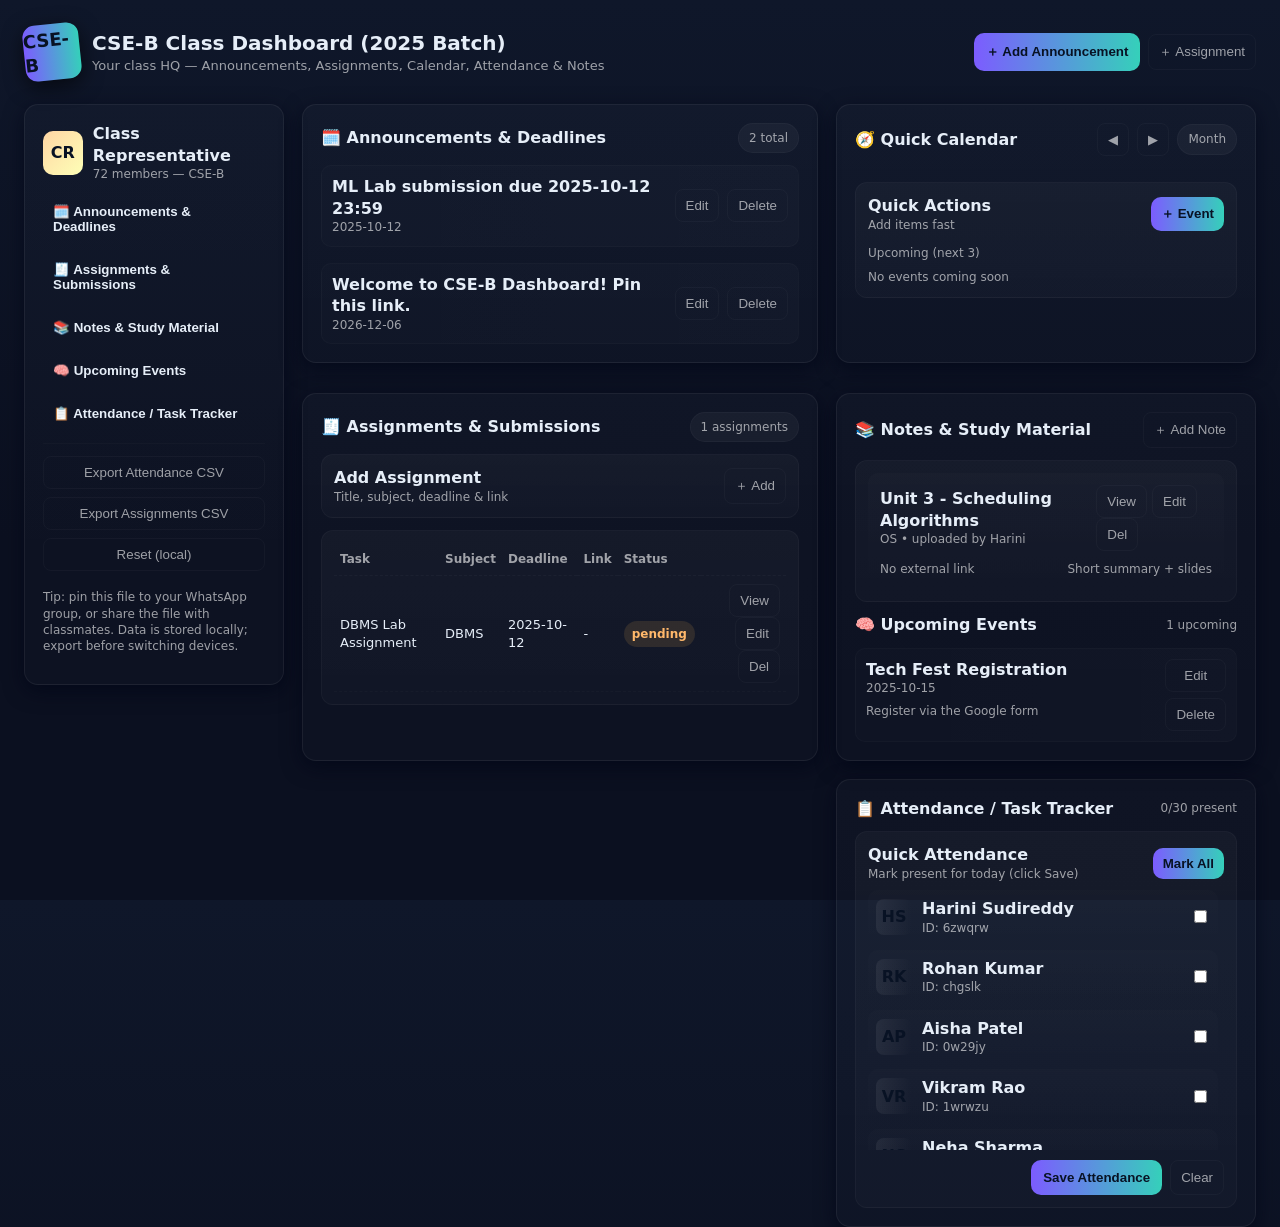
==== commit 8c49884a: "Update csedhome.html" ====
--- a/csedhome.html
+++ b/csedhome.html
@@ -3,7 +3,7 @@
 <head>
 <meta charset="utf-8" />
 <meta name="viewport" content="width=device-width,initial-scale=1" />
-<title>CSE-B Class Dashboard — Notion-style Mock</title>
+<title>CSE-D Class Dashboard — Notion-style Mock</title>
 <link rel="preconnect" href="https://fonts.gstatic.com" crossorigin>
 <style>
   /* ====== Fonts & root vars ====== */
